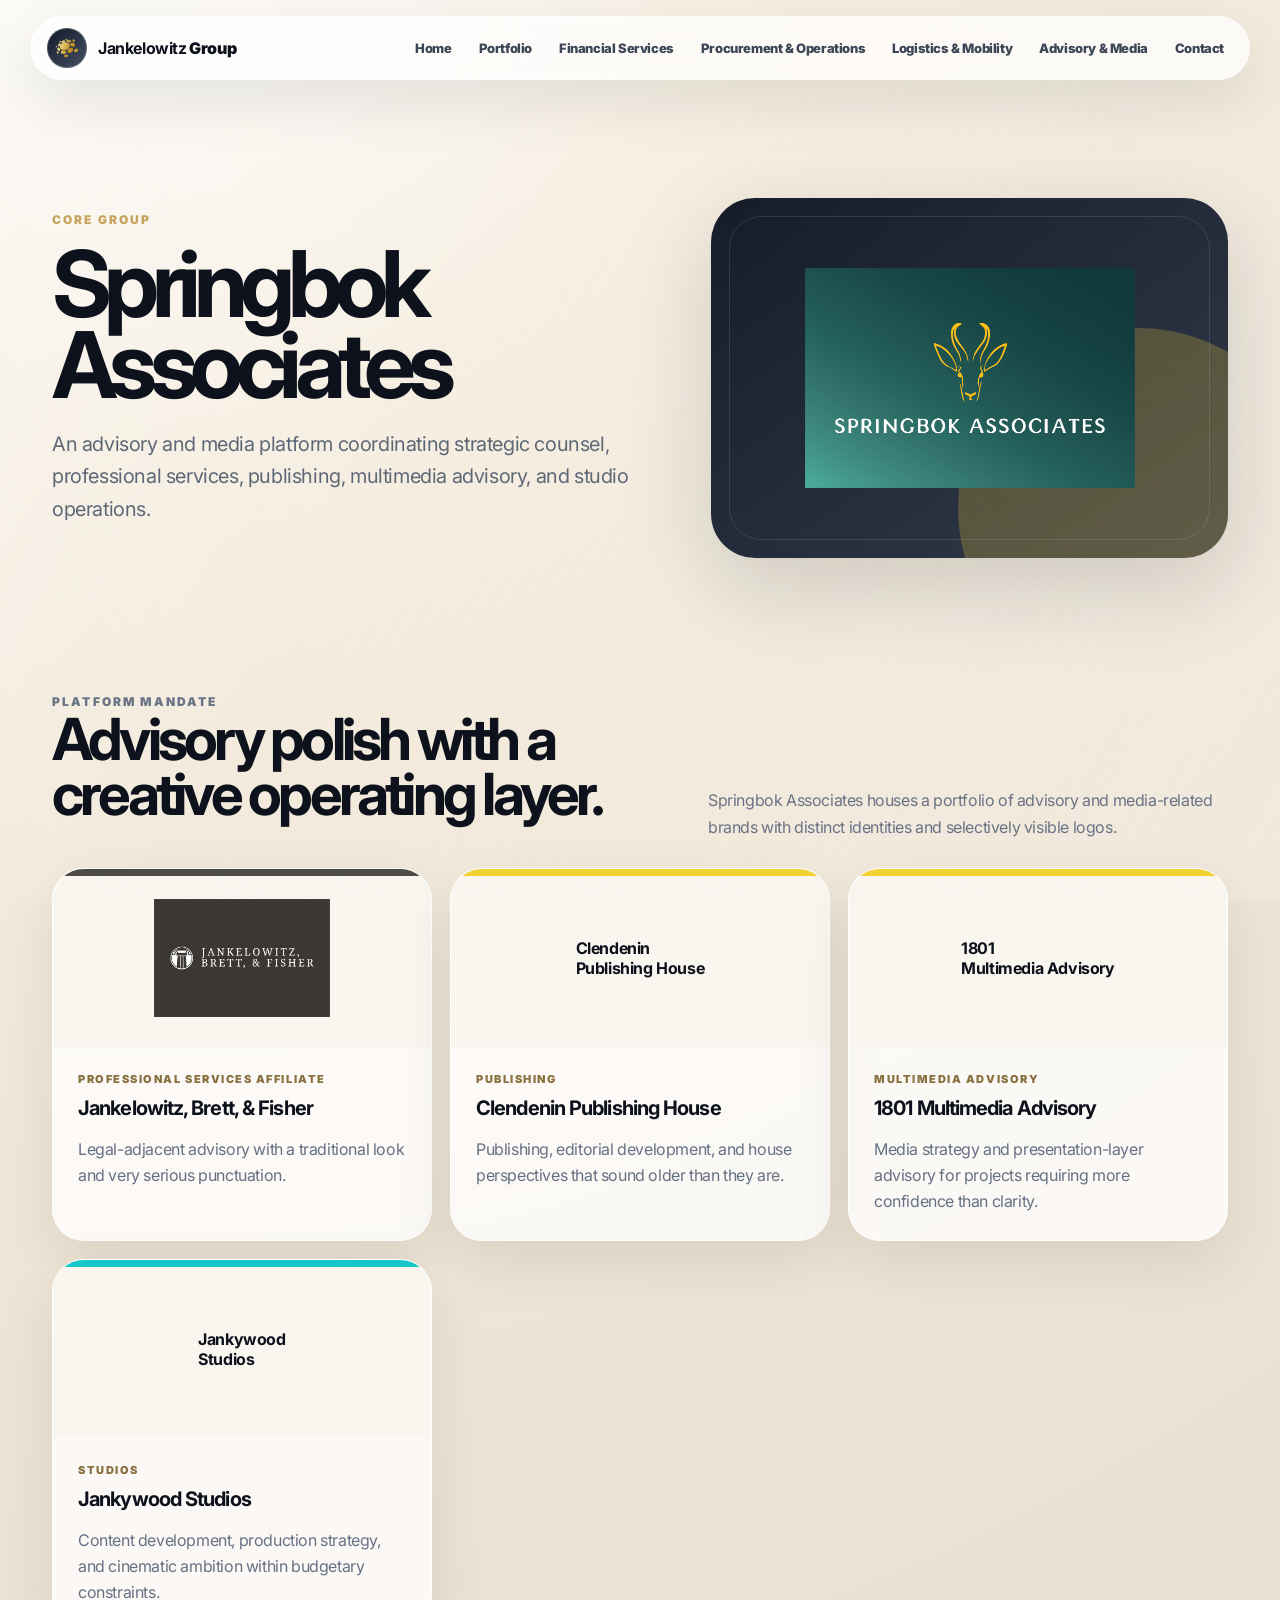
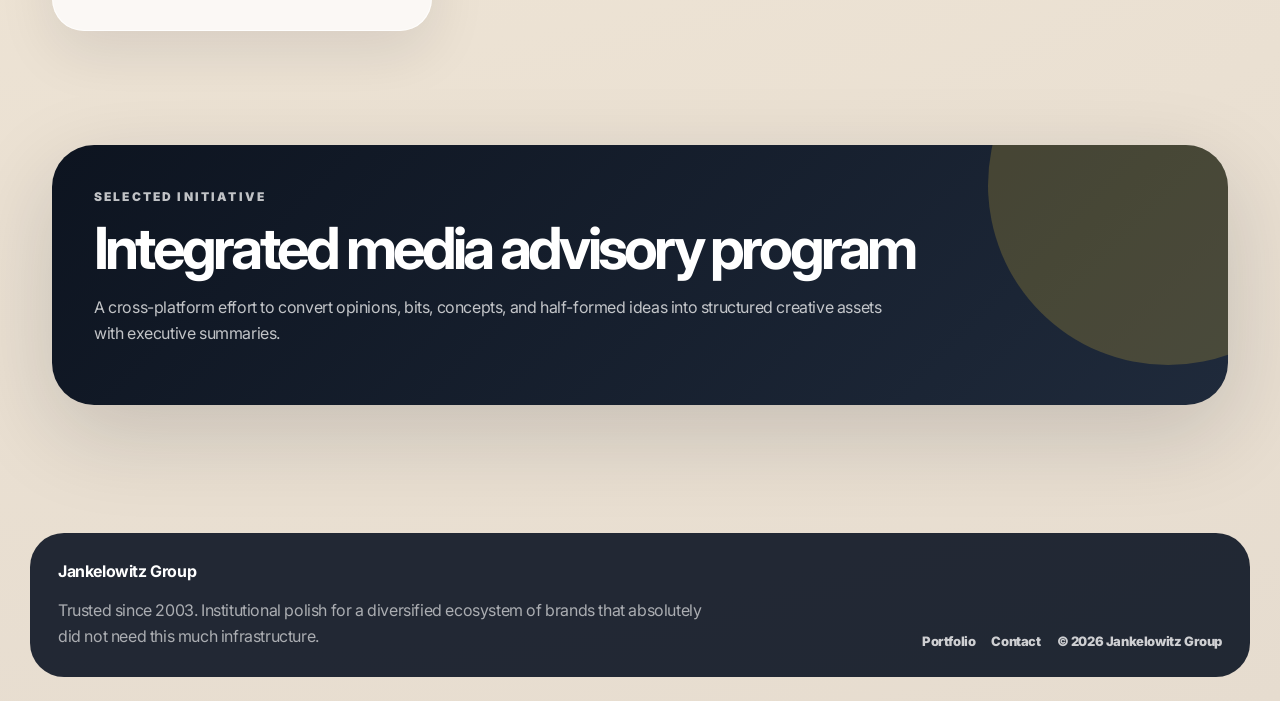
==== advisory-media.html @ af2f7cc5 "Add files via upload" ====
<!doctype html><html lang="en"><head><meta charset="UTF-8"><meta name="viewport" content="width=device-width, initial-scale=1.0"><title>Advisory & Media | Jankelowitz Group</title><link rel="preconnect" href="https://fonts.googleapis.com"><link rel="preconnect" href="https://fonts.gstatic.com" crossorigin><link href="https://fonts.googleapis.com/css2?family=Inter:wght@400;500;600;700;800;900&display=swap" rel="stylesheet"><link rel="stylesheet" href="styles.css"><link rel="icon" href="assets/logos/jg-icon.png"></head><body><div class="grain"></div><header class="site-header"><a class="brand" href="index.html"><span class="brand-mark"><img src="assets/logos/jg-icon.png" alt="Jankelowitz Group icon"></span><span><b>Jankelowitz</b> Group</span></a><button class="menu" id="menu" aria-label="Toggle navigation">☰</button><nav class="nav" id="nav">
  <a href="index.html">Home</a>
  <a href="portfolio.html">Portfolio</a>
  <div class="nav-group"><a href="financial-services.html">Financial Services</a><div class="dropdown"><a href="global-banking-solutions.html">Global Banking Solutions</a><a href="jankelowitz-teller-services.html">Jankelowitz Teller Services</a><a href="janks-co.html">AJ & Co. Strategic Capital Partners</a></div></div>
  <div class="nav-group"><a href="procurement-operations.html">Procurement & Operations</a><div class="dropdown"><a href="procurement-operations.html#jgp">Jankelowitz Global Procurement</a><a href="procurement-operations.html#entertainment">Jank It Up Entertainment</a><a href="procurement-operations.html#specialty">Jankelowitz Specialty Services</a></div></div>
  <div class="nav-group"><a href="logistics-mobility.html">Logistics & Mobility</a><div class="dropdown"><a href="travel.html">Jankelowitz Travel Services</a><a href="logistics-mobility.html#moving">Adam's Moving & Trucking</a><a href="logistics-mobility.html#wilson">Wilson Center</a></div></div>
  <div class="nav-group"><a href="advisory-media.html">Advisory & Media</a><div class="dropdown"><a href="advisory-media.html#springbok">Springbok Associates</a><a href="advisory-media.html#media">Media portfolio</a></div></div>
  <a href="contact.html">Contact</a>
</nav></header><main><section class="profile-hero"><div class="profile-copy"><p class="eyebrow">Core group</p><h1>Springbok Associates</h1><p class="lead mutedlead">An advisory and media platform coordinating strategic counsel, professional services, publishing, multimedia advisory, and studio operations.</p></div><div class="profile-logo" style="--accent:#e4bd3d"><img class="" src="assets/logos/springbok.png" alt="Springbok Associates logo"></div></section>
<section class="section"><div class="section-head"><div><p class="eyebrow">Platform mandate</p><h2>Advisory polish with a creative operating layer.</h2></div><p>Springbok Associates houses a portfolio of advisory and media-related brands with distinct identities and selectively visible logos.</p></div><div class="company-grid"><article  class="company-card" style="--accent:#4b4a46">
      <div class="logo-stage dark-logo"><img class="" src="assets/logos/jbf.png" alt="Jankelowitz, Brett, &amp; Fisher logo"></div>
      <div class="company-body"><span>Professional services affiliate</span><h3>Jankelowitz, Brett, & Fisher</h3><p>Legal-adjacent advisory with a traditional look and very serious punctuation.</p></div>
    </article><article class="company-card" style="--accent:#f3d332"><div class="logo-stage dark-logo"><strong>Clendenin<br>Publishing House</strong></div><div class="company-body"><span>Publishing</span><h3>Clendenin Publishing House</h3><p>Publishing, editorial development, and house perspectives that sound older than they are.</p></div></article><article class="company-card" style="--accent:#f3d332"><div class="logo-stage dark-logo"><strong>1801<br>Multimedia Advisory</strong></div><div class="company-body"><span>Multimedia Advisory</span><h3>1801 Multimedia Advisory</h3><p>Media strategy and presentation-layer advisory for projects requiring more confidence than clarity.</p></div></article><article class="company-card" style="--accent:#16c7c9"><div class="logo-stage dark-logo"><strong>Jankywood<br>Studios</strong></div><div class="company-body"><span>Studios</span><h3>Jankywood Studios</h3><p>Content development, production strategy, and cinematic ambition within budgetary constraints.</p></div></article></div></section>
<section class="spotlight" id="media" style="--accent:#e4bd3d"><p class="eyebrow">Selected initiative</p><h2>Integrated media advisory program</h2><p>A cross-platform effort to convert opinions, bits, concepts, and half-formed ideas into structured creative assets with executive summaries.</p></section>
</main><footer class="footer"><div><strong>Jankelowitz Group</strong><p>Trusted since 2003. Institutional polish for a diversified ecosystem of brands that absolutely did not need this much infrastructure.</p></div><div class="footer-links"><a href="portfolio.html">Portfolio</a><a href="contact.html">Contact</a><span>© 2026 Jankelowitz Group</span></div></footer><script src="script.js"></script></body></html>
---- styles.css ----
:root{--ink:#0c111b;--muted:#697386;--line:rgba(15,23,42,.12);--paper:#f6f1e8;--paper2:#eee5d6;--dark:#0b1018;--navy:#111827;--gold:#c8a45d;--radius:30px;--shadow:0 28px 90px rgba(10,16,28,.16)}*{box-sizing:border-box}html{scroll-behavior:smooth}body{margin:0;font-family:Inter,Arial,sans-serif;color:var(--ink);background:radial-gradient(circle at 12% -10%,#fff 0,#f7efe2 24%,#eee4d5 58%,#e6dccf 100%);letter-spacing:-.025em}body:before{content:"";position:fixed;inset:0;pointer-events:none;background:linear-gradient(120deg,rgba(255,255,255,.4),transparent 40%,rgba(255,255,255,.2));z-index:-2}.grain{position:fixed;inset:0;opacity:.035;pointer-events:none;background-image:url("data:image/svg+xml,%3Csvg xmlns='http://www.w3.org/2000/svg' width='120' height='120'%3E%3Cfilter id='n'%3E%3CfeTurbulence type='fractalNoise' baseFrequency='.85' numOctaves='2'/%3E%3C/filter%3E%3Crect width='120' height='120' filter='url(%23n)' opacity='.5'/%3E%3C/svg%3E");z-index:100}a{text-decoration:none;color:inherit}img{max-width:100%;display:block}.site-header{position:sticky;top:16px;z-index:50;max-width:1220px;margin:16px auto 0;display:flex;align-items:center;justify-content:space-between;gap:20px;padding:11px 13px 11px 16px;border:1px solid rgba(255,255,255,.7);background:rgba(255,255,255,.72);backdrop-filter:blur(22px);border-radius:999px;box-shadow:0 20px 60px rgba(10,16,28,.1)}.brand{display:flex;align-items:center;gap:11px;font-weight:900;white-space:nowrap}.brand-mark{display:grid;place-items:center;width:40px;height:40px;border-radius:50%;background:linear-gradient(135deg,#111827,#455064);overflow:hidden;padding:7px;box-shadow:inset 0 0 0 1px rgba(255,255,255,.18)}.brand-mark img{width:100%;height:100%;object-fit:contain}.nav{display:flex;align-items:center;gap:3px}.nav>a,.nav-group>a{display:block;padding:11px 12px;border-radius:999px;color:#3d4656;font-weight:850;font-size:13px}.nav>a:hover,.nav-group>a:hover{background:#111827;color:#fff}.nav-group{position:relative}.dropdown{position:absolute;top:calc(100% + 12px);left:0;min-width:250px;padding:10px;border:1px solid rgba(255,255,255,.8);background:rgba(255,255,255,.88);backdrop-filter:blur(18px);box-shadow:0 24px 70px rgba(10,16,28,.18);border-radius:22px;opacity:0;visibility:hidden;transform:translateY(-6px);transition:.18s}.dropdown:before{content:"";position:absolute;left:0;right:0;top:-14px;height:14px}.nav-group:hover .dropdown{opacity:1;visibility:visible;transform:translateY(0)}.dropdown a{display:block;padding:11px 13px;border-radius:14px;color:#394253;font-weight:800;font-size:13px}.dropdown a:hover{background:#111827;color:#fff}.menu{display:none;border:0;background:#111827;color:white;width:40px;height:40px;border-radius:50%;font-size:18px}main{max-width:1220px;margin:0 auto;padding:36px 22px 100px}.hero{display:grid;grid-template-columns:1.05fr .95fr;gap:24px;align-items:stretch;min-height:690px;padding:44px 0}.hero-copy{position:relative;overflow:hidden;border-radius:46px;padding:66px;background:linear-gradient(140deg,#080c13 0%,#111827 52%,#27384f 100%);color:white;box-shadow:var(--shadow)}.hero-copy:before{content:"";position:absolute;width:560px;height:560px;border-radius:50%;right:-180px;bottom:-210px;background:radial-gradient(circle,rgba(72,201,210,.44),rgba(72,201,210,.11) 42%,transparent 69%)}.hero-copy:after{content:"";position:absolute;inset:18px;border:1px solid rgba(255,255,255,.1);border-radius:36px}.hero-copy>*{position:relative;z-index:1}.eyebrow{margin:0 0 14px;text-transform:uppercase;letter-spacing:.18em;font-size:12px;font-weight:950;color:var(--gold)}h1{font-size:clamp(48px,7.6vw,92px);letter-spacing:-.082em;line-height:.88;margin:0 0 22px}h2{font-size:clamp(34px,4.7vw,58px);letter-spacing:-.065em;line-height:.95;margin:0 0 18px}h3{margin:0 0 8px;font-size:20px;letter-spacing:-.045em}p{line-height:1.64}.lead{font-size:20px;max-width:720px;color:rgba(255,255,255,.72)}.mutedlead{color:#5d6877}.cta-row{display:flex;gap:12px;flex-wrap:wrap;margin-top:32px}.btn{display:inline-flex;align-items:center;justify-content:center;padding:14px 20px;border-radius:999px;font-size:14px;font-weight:950}.btn.primary{background:#fff;color:#111827}.btn.dark{background:#111827;color:#fff}.btn.ghost{border:1px solid rgba(255,255,255,.26);color:white}.hero-panel{display:flex;flex-direction:column;justify-content:space-between;gap:22px;border-radius:46px;padding:30px;background:rgba(255,255,255,.66);border:1px solid rgba(255,255,255,.75);box-shadow:var(--shadow);overflow:hidden}.hero-logo-grid{display:grid;grid-template-columns:1fr 1fr;gap:12px}.logo-tile{display:grid;place-items:center;min-height:150px;border-radius:26px;background:linear-gradient(160deg,#161d29,#313a4b);padding:20px;position:relative;overflow:hidden}.logo-tile:before{content:"";position:absolute;inset:auto -40px -70px auto;width:170px;height:170px;border-radius:50%;background:var(--accent);opacity:.28}.logo-tile img{position:relative;max-height:86px;object-fit:contain}.ticker{display:flex;gap:8px;flex-wrap:wrap}.ticker span{font-size:12px;font-weight:950;background:#111827;color:white;border-radius:999px;padding:9px 12px}.metrics{display:grid;grid-template-columns:repeat(3,1fr);gap:12px}.metrics div{border-radius:23px;background:#f0e8dc;padding:18px}.metrics strong{display:block;font-size:35px;letter-spacing:-.08em}.metrics span{font-size:12px;font-weight:850;color:#697386}.section{padding:86px 0}.section-head{display:flex;align-items:end;justify-content:space-between;gap:30px;margin-bottom:28px}.section-head p{max-width:520px;color:var(--muted);margin:0}.strip{display:flex;gap:10px;overflow:auto;border:1px solid rgba(255,255,255,.75);background:rgba(255,255,255,.58);box-shadow:0 16px 45px rgba(10,16,28,.07);border-radius:999px;padding:12px}.strip span{white-space:nowrap;font-size:13px;font-weight:950;color:#465063;background:#fff;border-radius:999px;padding:10px 14px}.feature-grid{display:grid;grid-template-columns:repeat(3,1fr);gap:18px}.feature-grid>div{position:relative;overflow:hidden;background:rgba(255,255,255,.66);border:1px solid rgba(255,255,255,.75);border-radius:30px;padding:28px;box-shadow:0 18px 46px rgba(10,16,28,.07)}.feature-grid>div:before{content:"";display:block;width:44px;height:6px;background:var(--accent,#c8a45d);border-radius:99px;margin-bottom:34px}.feature-grid p,.company-body p,.case-card p,.division-card p,.mini-company p{color:#667184;margin-bottom:0}.dark-card{position:relative;overflow:hidden;background:linear-gradient(135deg,#0b1018,#192232);color:white;border-radius:42px;padding:44px;box-shadow:var(--shadow)}.dark-card:before{content:"";position:absolute;right:-100px;top:-120px;width:340px;height:340px;border-radius:50%;background:radial-gradient(circle,rgba(200,164,93,.32),transparent 68%)}.dark-card>*{position:relative}.logo-marquee{display:grid;grid-template-columns:repeat(4,1fr);gap:12px}.logo-marquee .logo-stage{height:110px}.page-hero{padding:82px 0 44px;text-align:center}.page-hero h1{max-width:940px;margin-left:auto;margin-right:auto}.page-hero .lead{margin-left:auto;margin-right:auto;color:#5d6877}.profile-hero{display:grid;grid-template-columns:1.1fr .9fr;gap:28px;align-items:center;padding:82px 0 48px}.profile-copy{min-width:0}.profile-logo{position:relative;display:grid;place-items:center;min-height:360px;border-radius:44px;padding:40px;background:linear-gradient(145deg,#151c28,#313a4b);box-shadow:var(--shadow);overflow:hidden}.profile-logo:before{content:"";position:absolute;right:-90px;bottom:-130px;width:360px;height:360px;border-radius:50%;background:var(--accent);opacity:.26}.profile-logo:after{content:"";position:absolute;inset:18px;border:1px solid rgba(255,255,255,.11);border-radius:32px}.profile-logo img{position:relative;z-index:1;max-height:220px;object-fit:contain}.monogram-orb{display:grid;place-items:center;height:360px;border-radius:44px;background:linear-gradient(145deg,#111827,#334155);color:white;font-size:86px;font-weight:950;box-shadow:var(--shadow)}.pill-row{display:flex;gap:10px;flex-wrap:wrap;margin:25px 0}.pill-row span{background:rgba(255,255,255,.7);border:1px solid rgba(255,255,255,.85);border-radius:999px;padding:10px 13px;font-size:12px;font-weight:950;color:#485164}.breadcrumbs{font-size:13px;font-weight:850;color:#6b7280;margin-bottom:18px}.breadcrumbs a{color:#111827}.division-grid{display:grid;grid-template-columns:repeat(2,1fr);gap:20px}.division-card{position:relative;overflow:hidden;min-height:310px;padding:34px;border-radius:36px;background:rgba(255,255,255,.68);box-shadow:var(--shadow);border:1px solid rgba(255,255,255,.75);transition:.22s transform,.22s box-shadow}.division-card:hover{transform:translateY(-5px);box-shadow:0 38px 90px rgba(10,16,28,.18)}.division-card:before{content:"";position:absolute;right:-80px;top:-85px;width:260px;height:260px;border-radius:50%;background:var(--accent);opacity:.24}.division-card .bar{display:block;width:56px;height:7px;background:var(--accent);border-radius:999px;margin-bottom:62px}.division-card h2{font-size:39px}.division-card a{display:inline-block;margin-top:22px;border-bottom:2px solid var(--accent);font-weight:950}.company-grid{display:grid;grid-template-columns:repeat(3,1fr);gap:18px}.company-card{position:relative;overflow:hidden;display:flex;flex-direction:column;min-height:372px;border-radius:32px;background:rgba(255,255,255,.76);border:1px solid rgba(255,255,255,.82);box-shadow:0 22px 58px rgba(10,16,28,.09);transition:.22s transform,.22s box-shadow}.company-card:hover{transform:translateY(-4px);box-shadow:0 32px 76px rgba(10,16,28,.15)}.company-card:before{content:"";position:absolute;left:0;right:0;top:0;height:7px;background:var(--accent)}.logo-stage{display:grid;place-items:center;height:178px;background:linear-gradient(150deg,#171f2b,#303a4c);padding:24px}.logo-stage.dark-logo{background:#f8f6ef}.logo-stage img{max-height:118px;object-fit:contain}.company-body{padding:25px;position:relative;z-index:1}.company-body span{display:block;text-transform:uppercase;letter-spacing:.14em;color:#8a7242;font-size:11px;font-weight:950;margin-bottom:10px}.company-body b{display:inline-block;margin-top:17px}.subdivision{padding:34px;border-radius:38px;background:rgba(255,255,255,.56);border:1px solid rgba(255,255,255,.72);box-shadow:0 18px 50px rgba(10,16,28,.07);margin-bottom:24px}.subdivision h2{font-size:38px}.company-list{display:grid;grid-template-columns:repeat(2,1fr);gap:16px}.mini-company{display:flex;gap:16px;align-items:center;min-height:142px;padding:18px;border-radius:26px;background:rgba(255,255,255,.72);border:1px solid rgba(255,255,255,.82);box-shadow:0 15px 38px rgba(10,16,28,.07);transition:.18s transform}.mini-company:hover{transform:translateY(-3px)}.mini-logo{display:grid;place-items:center;flex:0 0 128px;height:100px;border-radius:20px;background:linear-gradient(145deg,#17202c,#30394b);padding:12px}.mini-logo.dark-logo{background:#f8f6ef}.mini-logo img{max-height:74px;object-fit:contain}.case-grid{display:grid;grid-template-columns:repeat(3,1fr);gap:18px}.case-card{position:relative;overflow:hidden;min-height:265px;border-radius:32px;padding:26px;background:#101723;color:white;box-shadow:0 22px 60px rgba(10,16,28,.16)}.case-card:before{content:"";position:absolute;right:-70px;bottom:-90px;width:220px;height:220px;border-radius:50%;background:var(--accent);opacity:.25}.case-card>*{position:relative}.case-card span{font-size:12px;text-transform:uppercase;letter-spacing:.13em;color:#c8a45d;font-weight:950}.case-card p{color:rgba(255,255,255,.72)}.transaction-table{background:rgba(255,255,255,.7);border:1px solid rgba(255,255,255,.8);border-radius:32px;overflow:hidden;box-shadow:0 18px 50px rgba(10,16,28,.08)}.transaction-row{display:grid;grid-template-columns:1.1fr 1.4fr .9fr;gap:18px;padding:20px 24px;border-bottom:1px solid var(--line);align-items:center}.transaction-row:last-child{border-bottom:0}.transaction-row strong{font-size:16px}.transaction-row span{font-size:13px;color:#6b7280;font-weight:850}.spotlight{position:relative;overflow:hidden;background:linear-gradient(135deg,#0d1420,#1f2a3b);color:#fff;border-radius:42px;padding:42px;box-shadow:var(--shadow);margin:28px 0}.spotlight:before{content:"";position:absolute;right:-120px;top:-140px;width:360px;height:360px;border-radius:50%;background:var(--accent,#c8a45d);opacity:.22}.spotlight>*{position:relative}.spotlight p{color:rgba(255,255,255,.74);max-width:820px}.tag-cloud{display:flex;gap:12px;flex-wrap:wrap}.tag-cloud span{background:rgba(255,255,255,.72);border:1px solid rgba(255,255,255,.82);border-radius:999px;padding:12px 16px;font-weight:950;color:#4b5565}.contact-card{display:grid;grid-template-columns:1fr 1fr;gap:22px}.contact-card>div{padding:30px;border-radius:32px;background:rgba(255,255,255,.72);border:1px solid rgba(255,255,255,.8);box-shadow:0 18px 48px rgba(10,16,28,.08)}.footer{max-width:1220px;margin:0 auto 24px;display:flex;justify-content:space-between;gap:24px;padding:28px;border-radius:34px;background:rgba(17,24,39,.92);color:#fff}.footer p{color:rgba(255,255,255,.62);max-width:650px;margin-bottom:0}.footer-links{display:flex;gap:16px;align-items:end;flex-wrap:wrap;color:rgba(255,255,255,.78);font-size:13px;font-weight:850}.light-section{background:rgba(255,255,255,.46);border:1px solid rgba(255,255,255,.72);border-radius:42px;padding:38px;box-shadow:0 18px 50px rgba(10,16,28,.07)}@media(max-width:980px){.site-header{border-radius:28px;align-items:flex-start}.menu{display:block}.nav{display:none;position:absolute;left:14px;right:14px;top:64px;flex-direction:column;padding:12px;border-radius:22px;background:rgba(255,255,255,.95);box-shadow:0 24px 70px rgba(10,16,28,.2)}.nav.open{display:flex}.nav-group:hover .dropdown{position:static;opacity:1;visibility:visible;transform:none;box-shadow:none;background:transparent;border:0;padding:0;margin-left:12px}.dropdown{display:none}.nav-group:hover .dropdown,.nav.open .dropdown{display:block}.hero,.profile-hero,.contact-card{grid-template-columns:1fr}.company-grid,.feature-grid,.case-grid{grid-template-columns:1fr}.division-grid,.company-list{grid-template-columns:1fr}.logo-marquee{grid-template-columns:repeat(2,1fr)}h1{font-size:52px}.hero-copy{padding:42px}.transaction-row{grid-template-columns:1fr}.footer{flex-direction:column}.site-header{margin-left:14px;margin-right:14px}}@media(max-width:620px){main{padding-left:16px;padding-right:16px}.hero-copy,.hero-panel,.profile-logo,.spotlight{border-radius:30px}.metrics{grid-template-columns:1fr}.hero-logo-grid{grid-template-columns:1fr}.mini-company{align-items:flex-start;flex-direction:column}.mini-logo{width:100%}.section-head{display:block}.logo-marquee{grid-template-columns:1fr}}
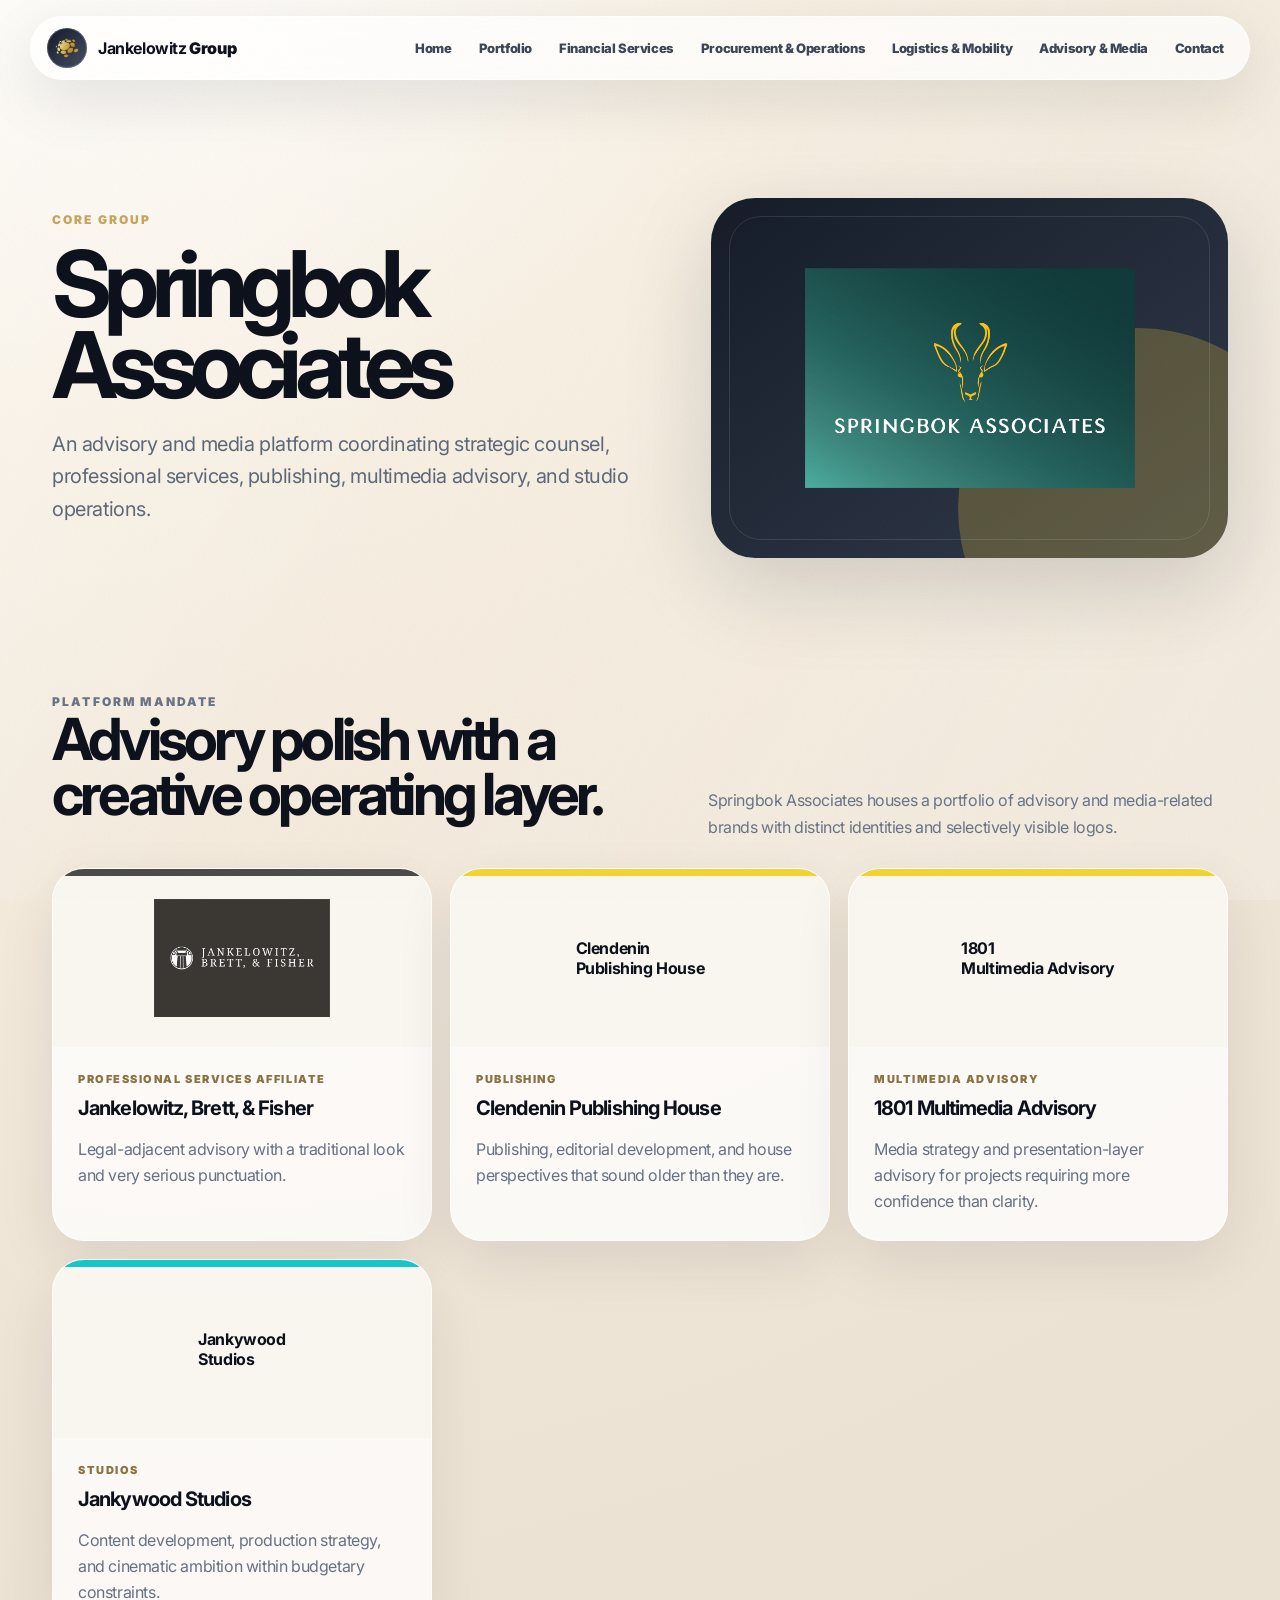
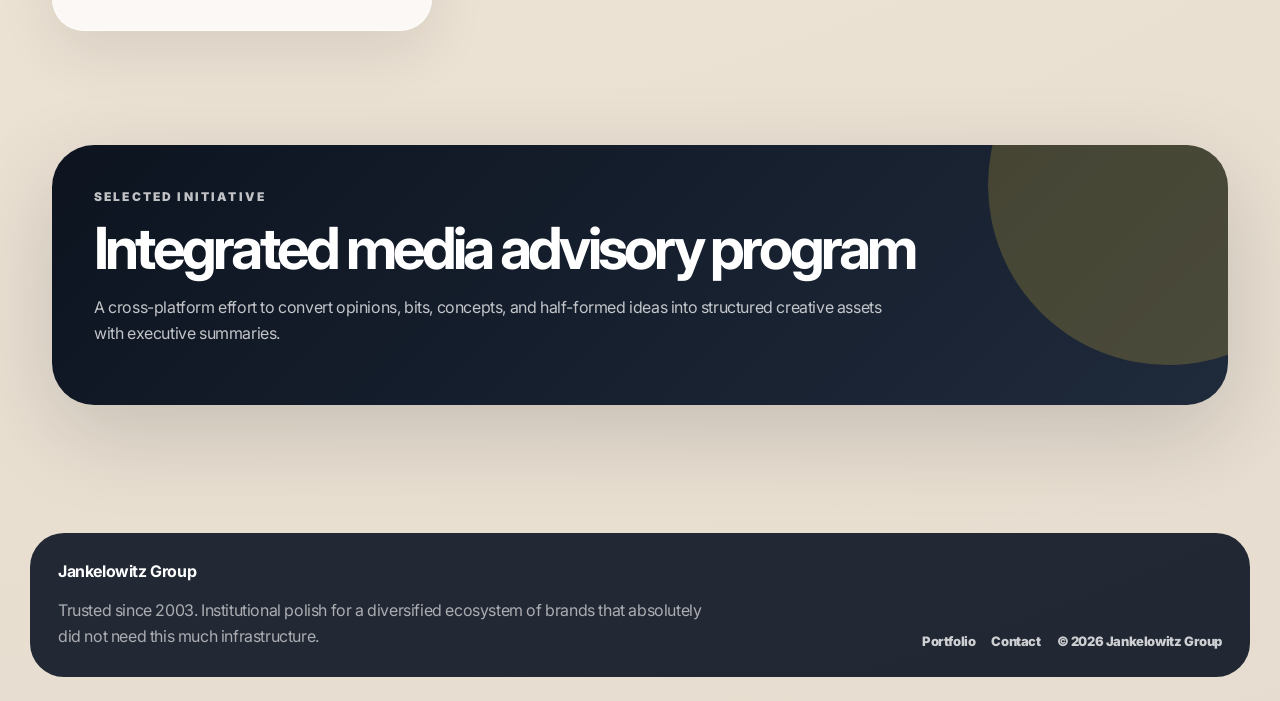
==== commit c3f34540: "Add files via upload" ====
--- a/advisory-media.html
+++ b/advisory-media.html
@@ -6,7 +6,7 @@
   <div class="nav-group"><a href="logistics-mobility.html">Logistics & Mobility</a><div class="dropdown"><a href="travel.html">Jankelowitz Travel Services</a><a href="logistics-mobility.html#moving">Adam's Moving & Trucking</a><a href="logistics-mobility.html#wilson">Wilson Center</a></div></div>
   <div class="nav-group"><a href="advisory-media.html">Advisory & Media</a><div class="dropdown"><a href="advisory-media.html#springbok">Springbok Associates</a><a href="advisory-media.html#media">Media portfolio</a></div></div>
   <a href="contact.html">Contact</a>
-</nav></header><main><section class="profile-hero"><div class="profile-copy"><p class="eyebrow">Core group</p><h1>Springbok Associates</h1><p class="lead mutedlead">An advisory and media platform coordinating strategic counsel, professional services, publishing, multimedia advisory, and studio operations.</p></div><div class="profile-logo" style="--accent:#e4bd3d"><img class="" src="assets/logos/springbok.png" alt="Springbok Associates logo"></div></section>
+</nav></header><main><section class="profile-hero" id="springbok"><div class="profile-copy"><p class="eyebrow">Core group</p><h1>Springbok Associates</h1><p class="lead mutedlead">An advisory and media platform coordinating strategic counsel, professional services, publishing, multimedia advisory, and studio operations.</p></div><div class="profile-logo" style="--accent:#e4bd3d"><img class="" src="assets/logos/springbok.png" alt="Springbok Associates logo"></div></section>
 <section class="section"><div class="section-head"><div><p class="eyebrow">Platform mandate</p><h2>Advisory polish with a creative operating layer.</h2></div><p>Springbok Associates houses a portfolio of advisory and media-related brands with distinct identities and selectively visible logos.</p></div><div class="company-grid"><article  class="company-card" style="--accent:#4b4a46">
       <div class="logo-stage dark-logo"><img class="" src="assets/logos/jbf.png" alt="Jankelowitz, Brett, &amp; Fisher logo"></div>
       <div class="company-body"><span>Professional services affiliate</span><h3>Jankelowitz, Brett, & Fisher</h3><p>Legal-adjacent advisory with a traditional look and very serious punctuation.</p></div>
--- a/styles.css
+++ b/styles.css
@@ -1,2 +1,28 @@
 
 :root{--ink:#0c111b;--muted:#697386;--line:rgba(15,23,42,.12);--paper:#f6f1e8;--paper2:#eee5d6;--dark:#0b1018;--navy:#111827;--gold:#c8a45d;--radius:30px;--shadow:0 28px 90px rgba(10,16,28,.16)}*{box-sizing:border-box}html{scroll-behavior:smooth}body{margin:0;font-family:Inter,Arial,sans-serif;color:var(--ink);background:radial-gradient(circle at 12% -10%,#fff 0,#f7efe2 24%,#eee4d5 58%,#e6dccf 100%);letter-spacing:-.025em}body:before{content:"";position:fixed;inset:0;pointer-events:none;background:linear-gradient(120deg,rgba(255,255,255,.4),transparent 40%,rgba(255,255,255,.2));z-index:-2}.grain{position:fixed;inset:0;opacity:.035;pointer-events:none;background-image:url("data:image/svg+xml,%3Csvg xmlns='http://www.w3.org/2000/svg' width='120' height='120'%3E%3Cfilter id='n'%3E%3CfeTurbulence type='fractalNoise' baseFrequency='.85' numOctaves='2'/%3E%3C/filter%3E%3Crect width='120' height='120' filter='url(%23n)' opacity='.5'/%3E%3C/svg%3E");z-index:100}a{text-decoration:none;color:inherit}img{max-width:100%;display:block}.site-header{position:sticky;top:16px;z-index:50;max-width:1220px;margin:16px auto 0;display:flex;align-items:center;justify-content:space-between;gap:20px;padding:11px 13px 11px 16px;border:1px solid rgba(255,255,255,.7);background:rgba(255,255,255,.72);backdrop-filter:blur(22px);border-radius:999px;box-shadow:0 20px 60px rgba(10,16,28,.1)}.brand{display:flex;align-items:center;gap:11px;font-weight:900;white-space:nowrap}.brand-mark{display:grid;place-items:center;width:40px;height:40px;border-radius:50%;background:linear-gradient(135deg,#111827,#455064);overflow:hidden;padding:7px;box-shadow:inset 0 0 0 1px rgba(255,255,255,.18)}.brand-mark img{width:100%;height:100%;object-fit:contain}.nav{display:flex;align-items:center;gap:3px}.nav>a,.nav-group>a{display:block;padding:11px 12px;border-radius:999px;color:#3d4656;font-weight:850;font-size:13px}.nav>a:hover,.nav-group>a:hover{background:#111827;color:#fff}.nav-group{position:relative}.dropdown{position:absolute;top:calc(100% + 12px);left:0;min-width:250px;padding:10px;border:1px solid rgba(255,255,255,.8);background:rgba(255,255,255,.88);backdrop-filter:blur(18px);box-shadow:0 24px 70px rgba(10,16,28,.18);border-radius:22px;opacity:0;visibility:hidden;transform:translateY(-6px);transition:.18s}.dropdown:before{content:"";position:absolute;left:0;right:0;top:-14px;height:14px}.nav-group:hover .dropdown{opacity:1;visibility:visible;transform:translateY(0)}.dropdown a{display:block;padding:11px 13px;border-radius:14px;color:#394253;font-weight:800;font-size:13px}.dropdown a:hover{background:#111827;color:#fff}.menu{display:none;border:0;background:#111827;color:white;width:40px;height:40px;border-radius:50%;font-size:18px}main{max-width:1220px;margin:0 auto;padding:36px 22px 100px}.hero{display:grid;grid-template-columns:1.05fr .95fr;gap:24px;align-items:stretch;min-height:690px;padding:44px 0}.hero-copy{position:relative;overflow:hidden;border-radius:46px;padding:66px;background:linear-gradient(140deg,#080c13 0%,#111827 52%,#27384f 100%);color:white;box-shadow:var(--shadow)}.hero-copy:before{content:"";position:absolute;width:560px;height:560px;border-radius:50%;right:-180px;bottom:-210px;background:radial-gradient(circle,rgba(72,201,210,.44),rgba(72,201,210,.11) 42%,transparent 69%)}.hero-copy:after{content:"";position:absolute;inset:18px;border:1px solid rgba(255,255,255,.1);border-radius:36px}.hero-copy>*{position:relative;z-index:1}.eyebrow{margin:0 0 14px;text-transform:uppercase;letter-spacing:.18em;font-size:12px;font-weight:950;color:var(--gold)}h1{font-size:clamp(48px,7.6vw,92px);letter-spacing:-.082em;line-height:.88;margin:0 0 22px}h2{font-size:clamp(34px,4.7vw,58px);letter-spacing:-.065em;line-height:.95;margin:0 0 18px}h3{margin:0 0 8px;font-size:20px;letter-spacing:-.045em}p{line-height:1.64}.lead{font-size:20px;max-width:720px;color:rgba(255,255,255,.72)}.mutedlead{color:#5d6877}.cta-row{display:flex;gap:12px;flex-wrap:wrap;margin-top:32px}.btn{display:inline-flex;align-items:center;justify-content:center;padding:14px 20px;border-radius:999px;font-size:14px;font-weight:950}.btn.primary{background:#fff;color:#111827}.btn.dark{background:#111827;color:#fff}.btn.ghost{border:1px solid rgba(255,255,255,.26);color:white}.hero-panel{display:flex;flex-direction:column;justify-content:space-between;gap:22px;border-radius:46px;padding:30px;background:rgba(255,255,255,.66);border:1px solid rgba(255,255,255,.75);box-shadow:var(--shadow);overflow:hidden}.hero-logo-grid{display:grid;grid-template-columns:1fr 1fr;gap:12px}.logo-tile{display:grid;place-items:center;min-height:150px;border-radius:26px;background:linear-gradient(160deg,#161d29,#313a4b);padding:20px;position:relative;overflow:hidden}.logo-tile:before{content:"";position:absolute;inset:auto -40px -70px auto;width:170px;height:170px;border-radius:50%;background:var(--accent);opacity:.28}.logo-tile img{position:relative;max-height:86px;object-fit:contain}.ticker{display:flex;gap:8px;flex-wrap:wrap}.ticker span{font-size:12px;font-weight:950;background:#111827;color:white;border-radius:999px;padding:9px 12px}.metrics{display:grid;grid-template-columns:repeat(3,1fr);gap:12px}.metrics div{border-radius:23px;background:#f0e8dc;padding:18px}.metrics strong{display:block;font-size:35px;letter-spacing:-.08em}.metrics span{font-size:12px;font-weight:850;color:#697386}.section{padding:86px 0}.section-head{display:flex;align-items:end;justify-content:space-between;gap:30px;margin-bottom:28px}.section-head p{max-width:520px;color:var(--muted);margin:0}.strip{display:flex;gap:10px;overflow:auto;border:1px solid rgba(255,255,255,.75);background:rgba(255,255,255,.58);box-shadow:0 16px 45px rgba(10,16,28,.07);border-radius:999px;padding:12px}.strip span{white-space:nowrap;font-size:13px;font-weight:950;color:#465063;background:#fff;border-radius:999px;padding:10px 14px}.feature-grid{display:grid;grid-template-columns:repeat(3,1fr);gap:18px}.feature-grid>div{position:relative;overflow:hidden;background:rgba(255,255,255,.66);border:1px solid rgba(255,255,255,.75);border-radius:30px;padding:28px;box-shadow:0 18px 46px rgba(10,16,28,.07)}.feature-grid>div:before{content:"";display:block;width:44px;height:6px;background:var(--accent,#c8a45d);border-radius:99px;margin-bottom:34px}.feature-grid p,.company-body p,.case-card p,.division-card p,.mini-company p{color:#667184;margin-bottom:0}.dark-card{position:relative;overflow:hidden;background:linear-gradient(135deg,#0b1018,#192232);color:white;border-radius:42px;padding:44px;box-shadow:var(--shadow)}.dark-card:before{content:"";position:absolute;right:-100px;top:-120px;width:340px;height:340px;border-radius:50%;background:radial-gradient(circle,rgba(200,164,93,.32),transparent 68%)}.dark-card>*{position:relative}.logo-marquee{display:grid;grid-template-columns:repeat(4,1fr);gap:12px}.logo-marquee .logo-stage{height:110px}.page-hero{padding:82px 0 44px;text-align:center}.page-hero h1{max-width:940px;margin-left:auto;margin-right:auto}.page-hero .lead{margin-left:auto;margin-right:auto;color:#5d6877}.profile-hero{display:grid;grid-template-columns:1.1fr .9fr;gap:28px;align-items:center;padding:82px 0 48px}.profile-copy{min-width:0}.profile-logo{position:relative;display:grid;place-items:center;min-height:360px;border-radius:44px;padding:40px;background:linear-gradient(145deg,#151c28,#313a4b);box-shadow:var(--shadow);overflow:hidden}.profile-logo:before{content:"";position:absolute;right:-90px;bottom:-130px;width:360px;height:360px;border-radius:50%;background:var(--accent);opacity:.26}.profile-logo:after{content:"";position:absolute;inset:18px;border:1px solid rgba(255,255,255,.11);border-radius:32px}.profile-logo img{position:relative;z-index:1;max-height:220px;object-fit:contain}.monogram-orb{display:grid;place-items:center;height:360px;border-radius:44px;background:linear-gradient(145deg,#111827,#334155);color:white;font-size:86px;font-weight:950;box-shadow:var(--shadow)}.pill-row{display:flex;gap:10px;flex-wrap:wrap;margin:25px 0}.pill-row span{background:rgba(255,255,255,.7);border:1px solid rgba(255,255,255,.85);border-radius:999px;padding:10px 13px;font-size:12px;font-weight:950;color:#485164}.breadcrumbs{font-size:13px;font-weight:850;color:#6b7280;margin-bottom:18px}.breadcrumbs a{color:#111827}.division-grid{display:grid;grid-template-columns:repeat(2,1fr);gap:20px}.division-card{position:relative;overflow:hidden;min-height:310px;padding:34px;border-radius:36px;background:rgba(255,255,255,.68);box-shadow:var(--shadow);border:1px solid rgba(255,255,255,.75);transition:.22s transform,.22s box-shadow}.division-card:hover{transform:translateY(-5px);box-shadow:0 38px 90px rgba(10,16,28,.18)}.division-card:before{content:"";position:absolute;right:-80px;top:-85px;width:260px;height:260px;border-radius:50%;background:var(--accent);opacity:.24}.division-card .bar{display:block;width:56px;height:7px;background:var(--accent);border-radius:999px;margin-bottom:62px}.division-card h2{font-size:39px}.division-card a{display:inline-block;margin-top:22px;border-bottom:2px solid var(--accent);font-weight:950}.company-grid{display:grid;grid-template-columns:repeat(3,1fr);gap:18px}.company-card{position:relative;overflow:hidden;display:flex;flex-direction:column;min-height:372px;border-radius:32px;background:rgba(255,255,255,.76);border:1px solid rgba(255,255,255,.82);box-shadow:0 22px 58px rgba(10,16,28,.09);transition:.22s transform,.22s box-shadow}.company-card:hover{transform:translateY(-4px);box-shadow:0 32px 76px rgba(10,16,28,.15)}.company-card:before{content:"";position:absolute;left:0;right:0;top:0;height:7px;background:var(--accent)}.logo-stage{display:grid;place-items:center;height:178px;background:linear-gradient(150deg,#171f2b,#303a4c);padding:24px}.logo-stage.dark-logo{background:#f8f6ef}.logo-stage img{max-height:118px;object-fit:contain}.company-body{padding:25px;position:relative;z-index:1}.company-body span{display:block;text-transform:uppercase;letter-spacing:.14em;color:#8a7242;font-size:11px;font-weight:950;margin-bottom:10px}.company-body b{display:inline-block;margin-top:17px}.subdivision{padding:34px;border-radius:38px;background:rgba(255,255,255,.56);border:1px solid rgba(255,255,255,.72);box-shadow:0 18px 50px rgba(10,16,28,.07);margin-bottom:24px}.subdivision h2{font-size:38px}.company-list{display:grid;grid-template-columns:repeat(2,1fr);gap:16px}.mini-company{display:flex;gap:16px;align-items:center;min-height:142px;padding:18px;border-radius:26px;background:rgba(255,255,255,.72);border:1px solid rgba(255,255,255,.82);box-shadow:0 15px 38px rgba(10,16,28,.07);transition:.18s transform}.mini-company:hover{transform:translateY(-3px)}.mini-logo{display:grid;place-items:center;flex:0 0 128px;height:100px;border-radius:20px;background:linear-gradient(145deg,#17202c,#30394b);padding:12px}.mini-logo.dark-logo{background:#f8f6ef}.mini-logo img{max-height:74px;object-fit:contain}.case-grid{display:grid;grid-template-columns:repeat(3,1fr);gap:18px}.case-card{position:relative;overflow:hidden;min-height:265px;border-radius:32px;padding:26px;background:#101723;color:white;box-shadow:0 22px 60px rgba(10,16,28,.16)}.case-card:before{content:"";position:absolute;right:-70px;bottom:-90px;width:220px;height:220px;border-radius:50%;background:var(--accent);opacity:.25}.case-card>*{position:relative}.case-card span{font-size:12px;text-transform:uppercase;letter-spacing:.13em;color:#c8a45d;font-weight:950}.case-card p{color:rgba(255,255,255,.72)}.transaction-table{background:rgba(255,255,255,.7);border:1px solid rgba(255,255,255,.8);border-radius:32px;overflow:hidden;box-shadow:0 18px 50px rgba(10,16,28,.08)}.transaction-row{display:grid;grid-template-columns:1.1fr 1.4fr .9fr;gap:18px;padding:20px 24px;border-bottom:1px solid var(--line);align-items:center}.transaction-row:last-child{border-bottom:0}.transaction-row strong{font-size:16px}.transaction-row span{font-size:13px;color:#6b7280;font-weight:850}.spotlight{position:relative;overflow:hidden;background:linear-gradient(135deg,#0d1420,#1f2a3b);color:#fff;border-radius:42px;padding:42px;box-shadow:var(--shadow);margin:28px 0}.spotlight:before{content:"";position:absolute;right:-120px;top:-140px;width:360px;height:360px;border-radius:50%;background:var(--accent,#c8a45d);opacity:.22}.spotlight>*{position:relative}.spotlight p{color:rgba(255,255,255,.74);max-width:820px}.tag-cloud{display:flex;gap:12px;flex-wrap:wrap}.tag-cloud span{background:rgba(255,255,255,.72);border:1px solid rgba(255,255,255,.82);border-radius:999px;padding:12px 16px;font-weight:950;color:#4b5565}.contact-card{display:grid;grid-template-columns:1fr 1fr;gap:22px}.contact-card>div{padding:30px;border-radius:32px;background:rgba(255,255,255,.72);border:1px solid rgba(255,255,255,.8);box-shadow:0 18px 48px rgba(10,16,28,.08)}.footer{max-width:1220px;margin:0 auto 24px;display:flex;justify-content:space-between;gap:24px;padding:28px;border-radius:34px;background:rgba(17,24,39,.92);color:#fff}.footer p{color:rgba(255,255,255,.62);max-width:650px;margin-bottom:0}.footer-links{display:flex;gap:16px;align-items:end;flex-wrap:wrap;color:rgba(255,255,255,.78);font-size:13px;font-weight:850}.light-section{background:rgba(255,255,255,.46);border:1px solid rgba(255,255,255,.72);border-radius:42px;padding:38px;box-shadow:0 18px 50px rgba(10,16,28,.07)}@media(max-width:980px){.site-header{border-radius:28px;align-items:flex-start}.menu{display:block}.nav{display:none;position:absolute;left:14px;right:14px;top:64px;flex-direction:column;padding:12px;border-radius:22px;background:rgba(255,255,255,.95);box-shadow:0 24px 70px rgba(10,16,28,.2)}.nav.open{display:flex}.nav-group:hover .dropdown{position:static;opacity:1;visibility:visible;transform:none;box-shadow:none;background:transparent;border:0;padding:0;margin-left:12px}.dropdown{display:none}.nav-group:hover .dropdown,.nav.open .dropdown{display:block}.hero,.profile-hero,.contact-card{grid-template-columns:1fr}.company-grid,.feature-grid,.case-grid{grid-template-columns:1fr}.division-grid,.company-list{grid-template-columns:1fr}.logo-marquee{grid-template-columns:repeat(2,1fr)}h1{font-size:52px}.hero-copy{padding:42px}.transaction-row{grid-template-columns:1fr}.footer{flex-direction:column}.site-header{margin-left:14px;margin-right:14px}}@media(max-width:620px){main{padding-left:16px;padding-right:16px}.hero-copy,.hero-panel,.profile-logo,.spotlight{border-radius:30px}.metrics{grid-template-columns:1fr}.hero-logo-grid{grid-template-columns:1fr}.mini-company{align-items:flex-start;flex-direction:column}.mini-logo{width:100%}.section-head{display:block}.logo-marquee{grid-template-columns:1fr}}
+
+
+/* QC polish: subtle motion without changing the elite visual direction */
+@keyframes fadeUp {
+  from { opacity: 0; transform: translateY(14px); }
+  to { opacity: 1; transform: translateY(0); }
+}
+.hero-copy, .hero-panel, .profile-hero, .section, .spotlight {
+  animation: fadeUp .55s ease both;
+}
+.company-card, .portfolio-card, .mini-company, .feature-grid > div, .stat-card {
+  transition: transform .22s ease, box-shadow .22s ease, border-color .22s ease;
+}
+.company-card:hover, .portfolio-card:hover, .mini-company:hover, .feature-grid > div:hover, .stat-card:hover {
+  transform: translateY(-4px);
+  box-shadow: 0 30px 90px rgba(10,16,28,.18);
+}
+.btn {
+  transition: transform .18s ease, box-shadow .18s ease, background .18s ease, color .18s ease;
+}
+.btn:hover {
+  transform: translateY(-2px);
+}
+@media (prefers-reduced-motion: reduce) {
+  *, *::before, *::after { animation: none !important; transition: none !important; scroll-behavior: auto !important; }
+}
